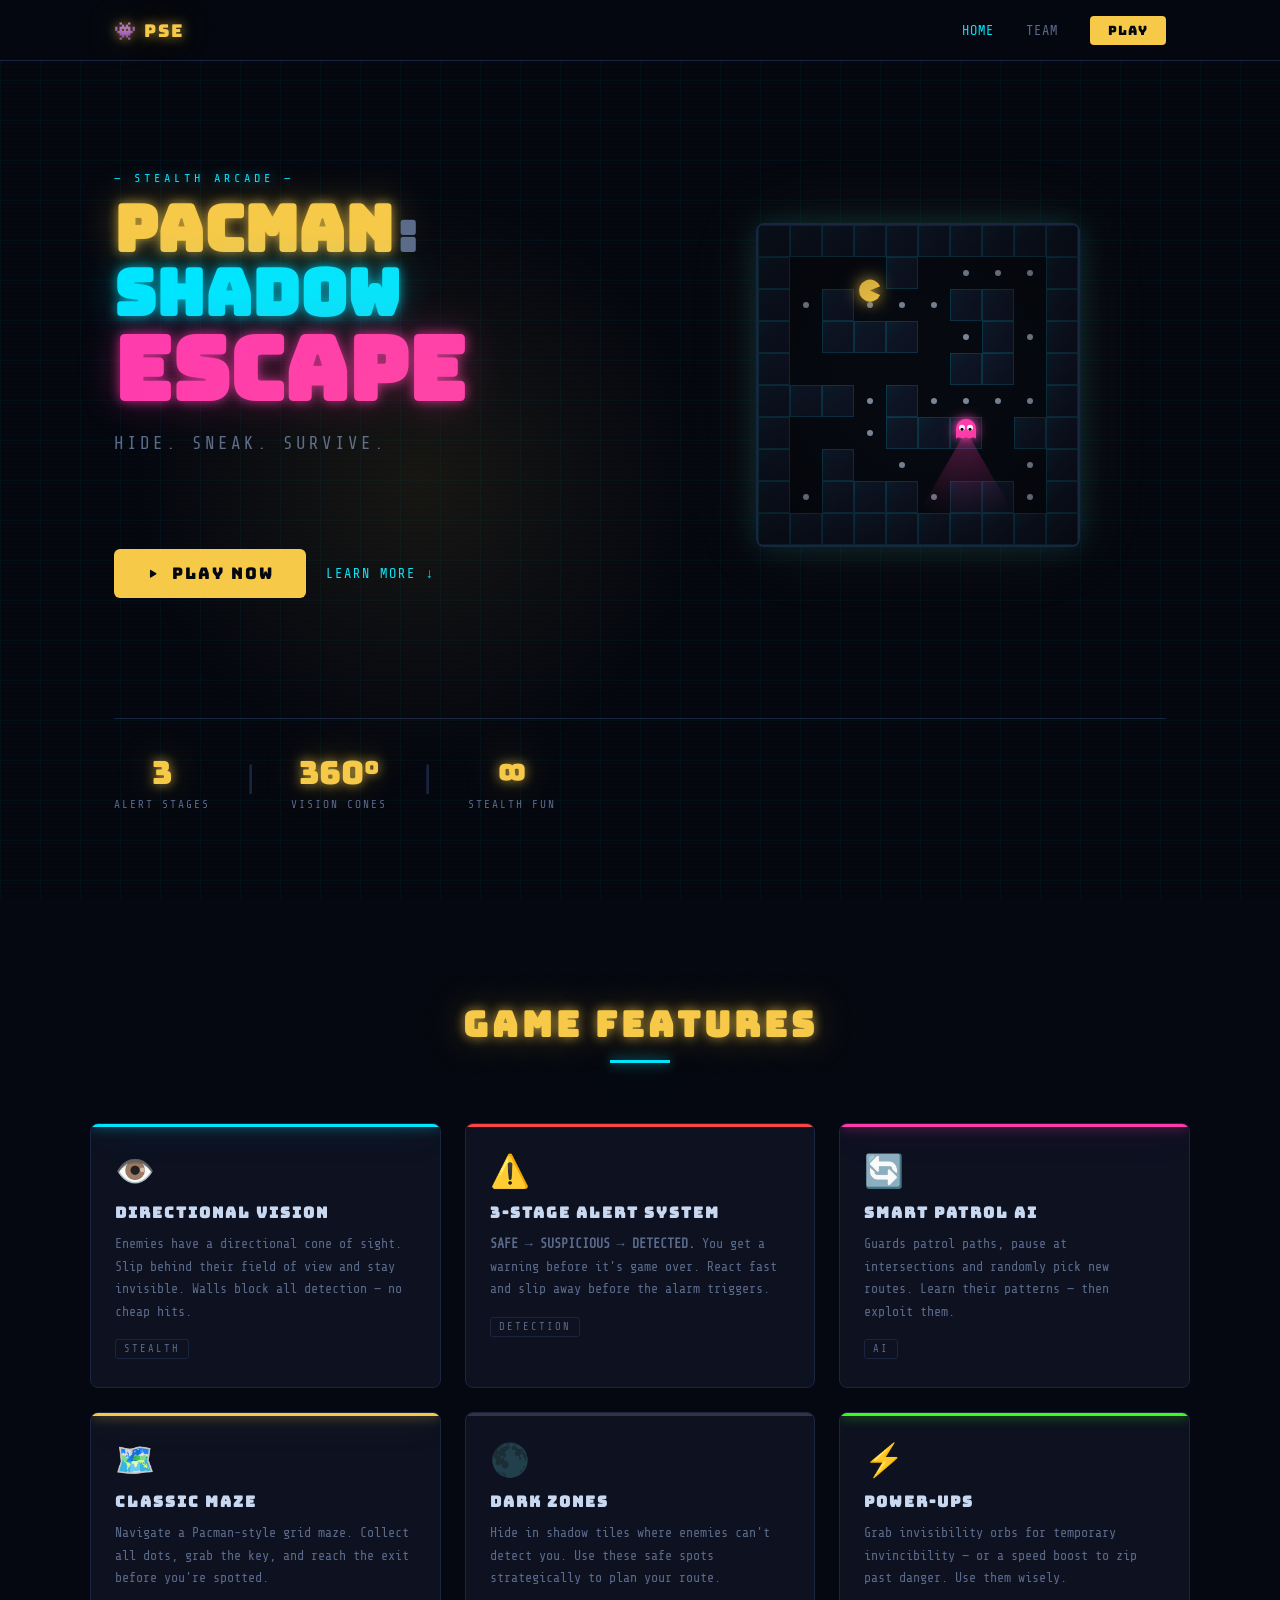
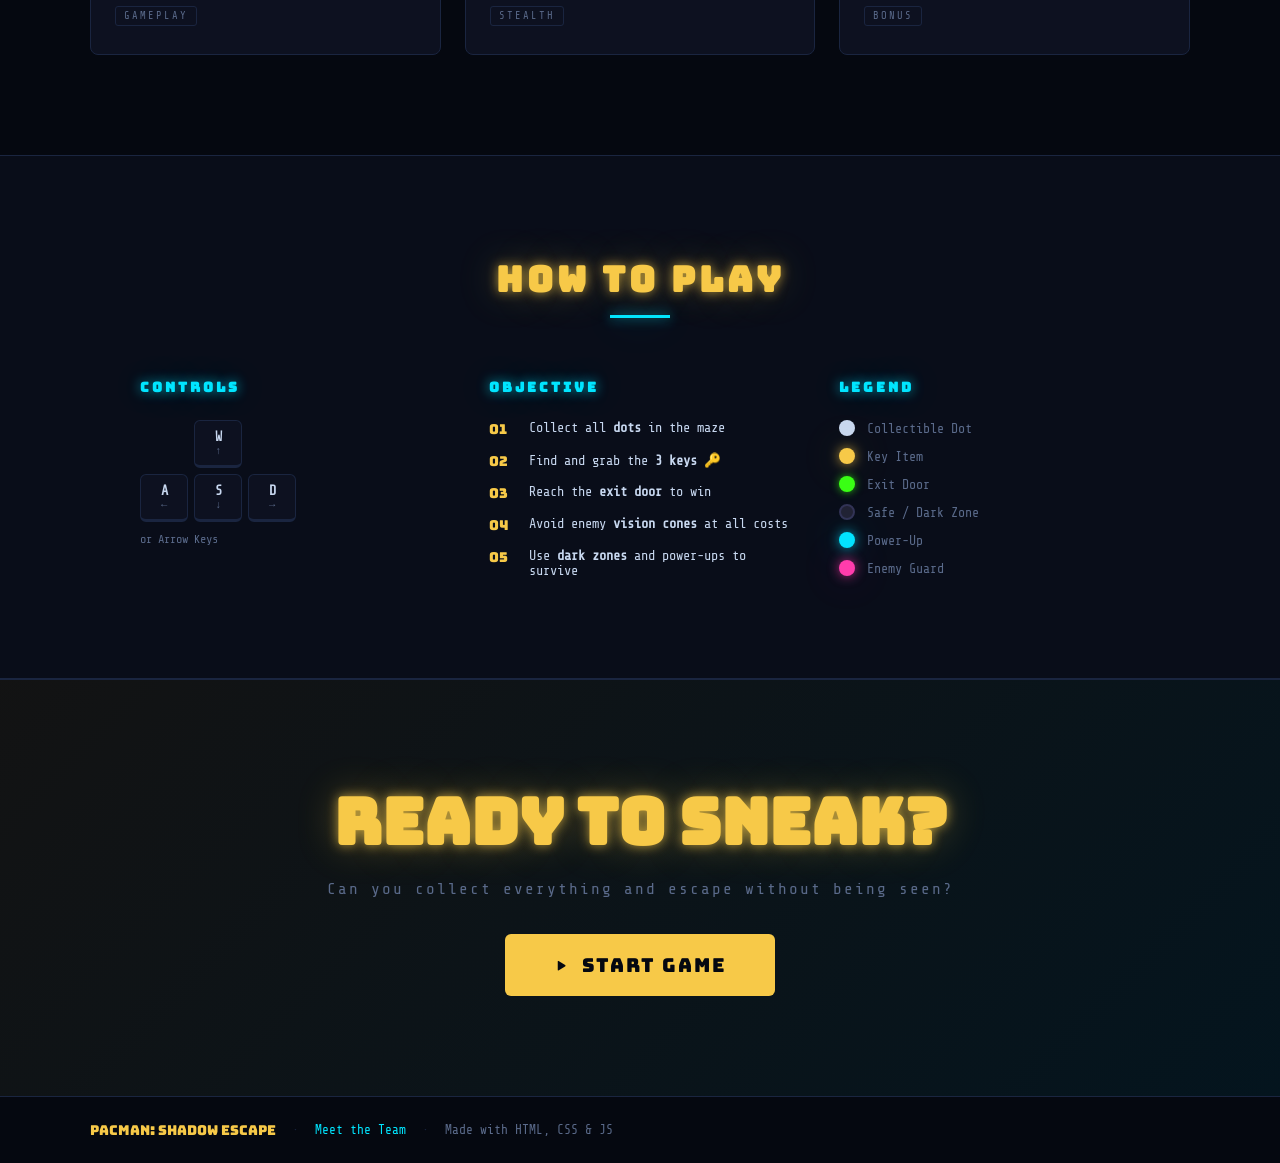
==== index.html @ 890bb85c "Initial commit - Pacman Shadow Escape" ====
<!DOCTYPE html>
<html lang="en">
<head>
  <meta charset="UTF-8" />
  <meta name="viewport" content="width=device-width, initial-scale=1.0" />
  <title>Pacman: Shadow Escape</title>
  <link rel="stylesheet" href="index.css" />
  <link rel="preconnect" href="https://fonts.googleapis.com">
  <link href="https://fonts.googleapis.com/css2?family=Bungee&family=Share+Tech+Mono&display=swap" rel="stylesheet">
</head>
<body>

  <!-- Animated grid background -->
  <div class="bg-grid"></div>
  <div class="scanlines"></div>

  <header class="site-header">
    <nav class="nav">
      <span class="nav-logo">👾 PSE</span>
      <ul class="nav-links">
        <li><a href="index.html" class="active">Home</a></li>
        <li><a href="team.html">Team</a></li>
        <li><a href="game.html" class="nav-play">Play</a></li>
      </ul>
    </nav>
  </header>

  <main>
    <!-- Hero Section -->
    <section class="hero">
      <div class="hero-glow"></div>

      <div class="title-block">
        <div class="title-eyebrow">— STEALTH ARCADE —</div>
        <h1 class="game-title">
          <span class="title-pac">PACMAN</span>
          <span class="title-colon">:</span>
          <span class="title-shadow">SHADOW</span>
          <br>
          <span class="title-escape">ESCAPE</span>
        </h1>
        <p class="hero-tagline">Hide. Sneak. Survive.</p>
      </div>

      <div class="hero-preview">
        <!-- Animated maze preview -->
        <canvas id="previewCanvas" width="320" height="320"></canvas>
      </div>

      <div class="hero-cta">
        <a href="game.html" class="btn-play">
          <span class="btn-icon">▶</span>
          <span>PLAY NOW</span>
        </a>
        <a href="#features" class="btn-learn">LEARN MORE ↓</a>
      </div>

      <div class="hero-stats">
        <div class="stat"><span class="stat-num">3</span><span class="stat-label">Alert Stages</span></div>
        <div class="stat-divider">|</div>
        <div class="stat"><span class="stat-num">360°</span><span class="stat-label">Vision Cones</span></div>
        <div class="stat-divider">|</div>
        <div class="stat"><span class="stat-num">∞</span><span class="stat-label">Stealth Fun</span></div>
      </div>
    </section>

    <!-- Features Section -->
    <section class="features" id="features">
      <h2 class="section-title">GAME FEATURES</h2>
      <div class="features-grid">

        <div class="feature-card card-stealth">
          <div class="card-icon">👁️</div>
          <h3>DIRECTIONAL VISION</h3>
          <p>Enemies have a directional cone of sight. Slip behind their field of view and stay invisible. Walls block all detection — no cheap hits.</p>
          <div class="card-tag">STEALTH</div>
        </div>

        <div class="feature-card card-alert">
          <div class="card-icon">⚠️</div>
          <h3>3-STAGE ALERT SYSTEM</h3>
          <p><strong>SAFE → SUSPICIOUS → DETECTED.</strong> You get a warning before it's game over. React fast and slip away before the alarm triggers.</p>
          <div class="card-tag">DETECTION</div>
        </div>

        <div class="feature-card card-patrol">
          <div class="card-icon">🔄</div>
          <h3>SMART PATROL AI</h3>
          <p>Guards patrol paths, pause at intersections and randomly pick new routes. Learn their patterns — then exploit them.</p>
          <div class="card-tag">AI</div>
        </div>

        <div class="feature-card card-maze">
          <div class="card-icon">🗺️</div>
          <h3>CLASSIC MAZE</h3>
          <p>Navigate a Pacman-style grid maze. Collect all dots, grab the key, and reach the exit before you're spotted.</p>
          <div class="card-tag">GAMEPLAY</div>
        </div>

        <div class="feature-card card-shadow">
          <div class="card-icon">🌑</div>
          <h3>DARK ZONES</h3>
          <p>Hide in shadow tiles where enemies can't detect you. Use these safe spots strategically to plan your route.</p>
          <div class="card-tag">STEALTH</div>
        </div>

        <div class="feature-card card-power">
          <div class="card-icon">⚡</div>
          <h3>POWER-UPS</h3>
          <p>Grab invisibility orbs for temporary invincibility — or a speed boost to zip past danger. Use them wisely.</p>
          <div class="card-tag">BONUS</div>
        </div>

      </div>
    </section>

    <!-- Controls Section -->
    <section class="controls-section" id="controls">
      <h2 class="section-title">HOW TO PLAY</h2>
      <div class="controls-layout">
        <div class="controls-keys">
          <h3>CONTROLS</h3>
          <div class="key-grid">
            <div class="key-row">
              <div class="key-empty"></div>
              <div class="key">W<br><span>↑</span></div>
              <div class="key-empty"></div>
            </div>
            <div class="key-row">
              <div class="key">A<br><span>←</span></div>
              <div class="key">S<br><span>↓</span></div>
              <div class="key">D<br><span>→</span></div>
            </div>
          </div>
          <p class="key-note">or Arrow Keys</p>
        </div>

        <div class="controls-steps">
          <h3>OBJECTIVE</h3>
          <ol class="steps-list">
            <li><span class="step-num">01</span><span>Collect all <strong>dots</strong> in the maze</span></li>
            <li><span class="step-num">02</span><span>Find and grab the <strong>3 keys 🔑</strong></span></li>
            <li><span class="step-num">03</span><span>Reach the <strong>exit door</strong> to win</span></li>
            <li><span class="step-num">04</span><span>Avoid enemy <strong>vision cones</strong> at all costs</span></li>
            <li><span class="step-num">05</span><span>Use <strong>dark zones</strong> and power-ups to survive</span></li>
          </ol>
        </div>

        <div class="controls-legend">
          <h3>LEGEND</h3>
          <div class="legend-items">
            <div class="legend-item"><span class="legend-dot dot-collect"></span>Collectible Dot</div>
            <div class="legend-item"><span class="legend-dot dot-key"></span>Key Item</div>
            <div class="legend-item"><span class="legend-dot dot-exit"></span>Exit Door</div>
            <div class="legend-item"><span class="legend-dot dot-safe"></span>Safe / Dark Zone</div>
            <div class="legend-item"><span class="legend-dot dot-power"></span>Power-Up</div>
            <div class="legend-item"><span class="legend-dot dot-enemy"></span>Enemy Guard</div>
          </div>
        </div>
      </div>
    </section>

    <!-- CTA Banner -->
    <section class="cta-banner">
      <div class="cta-content">
        <h2>READY TO SNEAK?</h2>
        <p>Can you collect everything and escape without being seen?</p>
        <a href="game.html" class="btn-play btn-play-large">
          <span class="btn-icon">▶</span>
          <span>START GAME</span>
        </a>
      </div>
      <div class="cta-dots-anim"></div>
    </section>
  </main>

  <footer class="site-footer">
    <div class="footer-inner">
      <span class="footer-logo">PACMAN: SHADOW ESCAPE</span>
      <span class="footer-sep">·</span>
      <a href="team.html">Meet the Team</a>
      <span class="footer-sep">·</span>
      <span>Made with HTML, CSS & JS</span>
    </div>
  </footer>

  <script src="index.js"></script>
</body>
</html>
---- index.css ----
/* ============================================================
   PACMAN: SHADOW ESCAPE — Landing Page Styles
   Font: Bungee (titles) + Share Tech Mono (body/code)
   Theme: Neon-noir arcade cabinet
   ============================================================ */

:root {
  --col-bg: #050810;
  --col-surface: #0d1120;
  --col-border: #1a2540;
  --col-yellow: #f7c948;
  --col-cyan: #00e5ff;
  --col-magenta: #ff3cac;
  --col-green: #39ff14;
  --col-red: #ff4444;
  --col-text: #c8d8f0;
  --col-muted: #5a6a8a;
  --font-title: 'Bungee', cursive;
  --font-mono: 'Share Tech Mono', monospace;
  --glow-yellow: 0 0 12px rgba(247,201,72,0.7), 0 0 40px rgba(247,201,72,0.3);
  --glow-cyan: 0 0 12px rgba(0,229,255,0.7), 0 0 40px rgba(0,229,255,0.3);
  --glow-magenta: 0 0 12px rgba(255,60,172,0.7), 0 0 40px rgba(255,60,172,0.3);
}

*, *::before, *::after { box-sizing: border-box; margin: 0; padding: 0; }

html { scroll-behavior: smooth; }

body {
  background: var(--col-bg);
  color: var(--col-text);
  font-family: var(--font-mono);
  min-height: 100vh;
  overflow-x: hidden;
  position: relative;
}

/* ---- BACKGROUND ---- */
.bg-grid {
  position: fixed; inset: 0; z-index: 0;
  background-image:
    linear-gradient(rgba(0,229,255,0.04) 1px, transparent 1px),
    linear-gradient(90deg, rgba(0,229,255,0.04) 1px, transparent 1px);
  background-size: 40px 40px;
  pointer-events: none;
}
.scanlines {
  position: fixed; inset: 0; z-index: 0;
  background: repeating-linear-gradient(
    0deg, transparent, transparent 2px,
    rgba(0,0,0,0.08) 2px, rgba(0,0,0,0.08) 4px
  );
  pointer-events: none;
}

/* ---- NAV ---- */
.site-header {
  position: sticky; top: 0; z-index: 100;
  background: rgba(5,8,16,0.85);
  backdrop-filter: blur(12px);
  border-bottom: 1px solid var(--col-border);
}
.nav {
  max-width: 1100px; margin: 0 auto;
  padding: 0 24px;
  display: flex; align-items: center; justify-content: space-between;
  height: 60px;
}
.nav-logo {
  font-family: var(--font-title);
  color: var(--col-yellow);
  font-size: 1.1rem;
  letter-spacing: 2px;
  text-shadow: var(--glow-yellow);
}
.nav-links {
  list-style: none;
  display: flex; gap: 32px; align-items: center;
}
.nav-links a {
  color: var(--col-muted);
  text-decoration: none;
  font-size: 0.85rem;
  letter-spacing: 1px;
  text-transform: uppercase;
  transition: color 0.2s;
}
.nav-links a:hover, .nav-links a.active { color: var(--col-cyan); }
.nav-play {
  background: var(--col-yellow) !important;
  color: var(--col-bg) !important;
  padding: 6px 18px !important;
  border-radius: 4px;
  font-family: var(--font-title) !important;
  font-size: 0.8rem !important;
  transition: box-shadow 0.2s !important;
}
.nav-play:hover { box-shadow: var(--glow-yellow) !important; }

/* ---- HERO ---- */
.hero {
  position: relative; z-index: 1;
  min-height: calc(100vh - 60px);
  display: grid;
  grid-template-columns: 1fr 1fr;
  grid-template-rows: auto auto auto;
  gap: 0 60px;
  align-items: center;
  max-width: 1100px; margin: 0 auto;
  padding: 80px 24px 60px;
}
.hero-glow {
  position: absolute;
  width: 600px; height: 600px;
  background: radial-gradient(circle, rgba(247,201,72,0.08) 0%, transparent 70%);
  top: 50%; left: 30%;
  transform: translate(-50%, -50%);
  pointer-events: none;
}
.title-block { grid-column: 1; grid-row: 1; }
.title-eyebrow {
  font-size: 0.75rem;
  letter-spacing: 4px;
  color: var(--col-cyan);
  margin-bottom: 12px;
  text-shadow: var(--glow-cyan);
}
.game-title {
  font-family: var(--font-title);
  line-height: 1.0;
  margin-bottom: 20px;
}
.title-pac   { font-size: clamp(2.5rem, 5vw, 4rem); color: var(--col-yellow); text-shadow: var(--glow-yellow); }
.title-colon { font-size: clamp(2rem, 4vw, 3rem); color: var(--col-muted); }
.title-shadow{ font-size: clamp(2.5rem, 5vw, 4rem); color: var(--col-cyan); text-shadow: var(--glow-cyan); }
.title-escape{ font-size: clamp(3rem, 7vw, 5.5rem); color: var(--col-magenta); text-shadow: var(--glow-magenta); display: block; }

.hero-tagline {
  font-size: 1.1rem;
  letter-spacing: 3px;
  color: var(--col-muted);
  text-transform: uppercase;
}

.hero-preview {
  grid-column: 2; grid-row: 1 / 3;
  display: flex; justify-content: center; align-items: center;
}
#previewCanvas {
  border: 2px solid var(--col-border);
  border-radius: 8px;
  box-shadow: 0 0 30px rgba(0,229,255,0.15), 0 0 80px rgba(247,201,72,0.08);
  image-rendering: pixelated;
  max-width: 100%;
}

.hero-cta {
  grid-column: 1; grid-row: 2;
  display: flex; gap: 20px; align-items: center;
  margin-top: 36px;
}

.btn-play {
  display: inline-flex; align-items: center; gap: 10px;
  background: var(--col-yellow);
  color: var(--col-bg);
  text-decoration: none;
  font-family: var(--font-title);
  font-size: 1rem;
  letter-spacing: 2px;
  padding: 14px 32px;
  border-radius: 6px;
  transition: box-shadow 0.2s, transform 0.15s;
  position: relative;
}
.btn-play:hover {
  box-shadow: var(--glow-yellow);
  transform: translateY(-2px);
}
.btn-play-large { font-size: 1.2rem; padding: 18px 48px; }
.btn-icon { font-size: 0.9em; }

.btn-learn {
  color: var(--col-cyan);
  text-decoration: none;
  font-size: 0.85rem;
  letter-spacing: 2px;
  transition: text-shadow 0.2s;
}
.btn-learn:hover { text-shadow: var(--glow-cyan); }

.hero-stats {
  grid-column: 1 / 3; grid-row: 3;
  display: flex; align-items: center; gap: 32px;
  margin-top: 60px;
  padding-top: 32px;
  border-top: 1px solid var(--col-border);
}
.stat { display: flex; flex-direction: column; align-items: center; gap: 4px; }
.stat-num {
  font-family: var(--font-title); font-size: 2rem;
  color: var(--col-yellow); text-shadow: var(--glow-yellow);
}
.stat-label { font-size: 0.7rem; color: var(--col-muted); letter-spacing: 2px; text-transform: uppercase; }
.stat-divider { color: var(--col-border); font-size: 2rem; }

/* ---- SECTIONS ---- */
.features, .controls-section { position: relative; z-index: 1; padding: 100px 24px; }
.section-title {
  font-family: var(--font-title);
  font-size: clamp(1.5rem, 3vw, 2.2rem);
  text-align: center;
  color: var(--col-yellow);
  letter-spacing: 4px;
  margin-bottom: 60px;
  text-shadow: var(--glow-yellow);
}
.section-title::after {
  content: '';
  display: block;
  width: 60px; height: 3px;
  background: var(--col-cyan);
  margin: 12px auto 0;
  box-shadow: var(--glow-cyan);
}

/* ---- FEATURES GRID ---- */
.features-grid {
  display: grid;
  grid-template-columns: repeat(auto-fit, minmax(300px, 1fr));
  gap: 24px;
  max-width: 1100px; margin: 0 auto;
}
.feature-card {
  background: var(--col-surface);
  border: 1px solid var(--col-border);
  border-radius: 8px;
  padding: 28px 24px;
  position: relative;
  transition: border-color 0.3s, transform 0.2s, box-shadow 0.3s;
  overflow: hidden;
}
.feature-card::before {
  content: '';
  position: absolute; top: 0; left: 0; right: 0; height: 3px;
  border-radius: 8px 8px 0 0;
}
.card-stealth::before  { background: var(--col-cyan); box-shadow: var(--glow-cyan); }
.card-alert::before    { background: var(--col-red); }
.card-patrol::before   { background: var(--col-magenta); box-shadow: var(--glow-magenta); }
.card-maze::before     { background: var(--col-yellow); box-shadow: var(--glow-yellow); }
.card-shadow::before   { background: #334; }
.card-power::before    { background: var(--col-green); box-shadow: 0 0 12px rgba(57,255,20,0.7); }

.feature-card:hover {
  transform: translateY(-4px);
  border-color: rgba(0,229,255,0.3);
  box-shadow: 0 8px 32px rgba(0,229,255,0.08);
}
.card-icon { font-size: 2rem; margin-bottom: 12px; }
.feature-card h3 {
  font-family: var(--font-title);
  font-size: 0.95rem;
  color: var(--col-text);
  letter-spacing: 2px;
  margin-bottom: 10px;
}
.feature-card p { font-size: 0.83rem; color: var(--col-muted); line-height: 1.7; }
.card-tag {
  display: inline-block; margin-top: 16px;
  font-size: 0.65rem; letter-spacing: 2px;
  padding: 3px 8px;
  border: 1px solid var(--col-border);
  color: var(--col-muted);
  border-radius: 3px;
}

/* ---- CONTROLS ---- */
.controls-section { background: rgba(13,17,32,0.6); border-top: 1px solid var(--col-border); border-bottom: 1px solid var(--col-border); }
.controls-layout {
  display: grid;
  grid-template-columns: repeat(auto-fit, minmax(250px, 1fr));
  gap: 48px;
  max-width: 1000px; margin: 0 auto;
}
.controls-keys h3, .controls-steps h3, .controls-legend h3 {
  font-family: var(--font-title);
  font-size: 0.85rem; letter-spacing: 3px;
  color: var(--col-cyan); margin-bottom: 24px;
  text-shadow: var(--glow-cyan);
}
.key-grid { display: flex; flex-direction: column; gap: 6px; align-items: flex-start; }
.key-row { display: flex; gap: 6px; }
.key {
  width: 48px; height: 48px;
  background: var(--col-surface);
  border: 1px solid var(--col-border);
  border-bottom: 3px solid var(--col-border);
  border-radius: 6px;
  display: flex; flex-direction: column; align-items: center; justify-content: center;
  font-size: 0.85rem; font-weight: bold; line-height: 1.2;
  color: var(--col-text);
}
.key span { font-size: 0.65rem; color: var(--col-muted); }
.key-empty { width: 48px; height: 48px; }
.key-note { font-size: 0.75rem; color: var(--col-muted); margin-top: 10px; }

.steps-list { list-style: none; display: flex; flex-direction: column; gap: 14px; }
.steps-list li { display: flex; align-items: flex-start; gap: 12px; font-size: 0.85rem; }
.step-num { color: var(--col-yellow); font-family: var(--font-title); min-width: 28px; }
.steps-list strong { color: var(--col-text); }

.legend-items { display: flex; flex-direction: column; gap: 12px; }
.legend-item { display: flex; align-items: center; gap: 12px; font-size: 0.83rem; color: var(--col-muted); }
.legend-dot {
  width: 16px; height: 16px; border-radius: 50%;
  flex-shrink: 0; border: 2px solid transparent;
}
.dot-collect { background: var(--col-text); }
.dot-key     { background: var(--col-yellow); box-shadow: var(--glow-yellow); }
.dot-exit    { background: var(--col-green); box-shadow: 0 0 8px rgba(57,255,20,0.7); }
.dot-safe    { background: #223; border-color: #335; }
.dot-power   { background: var(--col-cyan); box-shadow: var(--glow-cyan); }
.dot-enemy   { background: var(--col-magenta); box-shadow: var(--glow-magenta); }

/* ---- CTA BANNER ---- */
.cta-banner {
  position: relative; z-index: 1;
  background: linear-gradient(135deg, rgba(247,201,72,0.06) 0%, rgba(0,229,255,0.06) 100%);
  border-top: 1px solid var(--col-border);
  padding: 100px 24px;
  text-align: center;
  overflow: hidden;
}
.cta-content { position: relative; z-index: 2; }
.cta-banner h2 {
  font-family: var(--font-title);
  font-size: clamp(2rem, 5vw, 4rem);
  color: var(--col-yellow);
  text-shadow: var(--glow-yellow);
  margin-bottom: 16px;
}
.cta-banner p { color: var(--col-muted); margin-bottom: 36px; font-size: 1rem; letter-spacing: 2px; }

/* ---- FOOTER ---- */
.site-footer {
  position: relative; z-index: 1;
  border-top: 1px solid var(--col-border);
  padding: 24px;
}
.footer-inner {
  max-width: 1100px; margin: 0 auto;
  display: flex; align-items: center; gap: 16px;
  font-size: 0.8rem; color: var(--col-muted);
}
.footer-logo { font-family: var(--font-title); color: var(--col-yellow); font-size: 0.85rem; }
.footer-sep { color: var(--col-border); }
.footer-inner a { color: var(--col-cyan); text-decoration: none; }
.footer-inner a:hover { text-shadow: var(--glow-cyan); }

/* ---- RESPONSIVE ---- */
@media (max-width: 768px) {
  .hero {
    grid-template-columns: 1fr;
    grid-template-rows: auto;
    padding: 40px 20px;
    gap: 32px;
  }
  .hero-preview { grid-column: 1; grid-row: 2; }
  .hero-cta { grid-column: 1; grid-row: 3; flex-direction: column; align-items: flex-start; }
  .hero-stats { grid-column: 1; grid-row: 4; flex-wrap: wrap; }
  .hero-glow { left: 50%; }
}
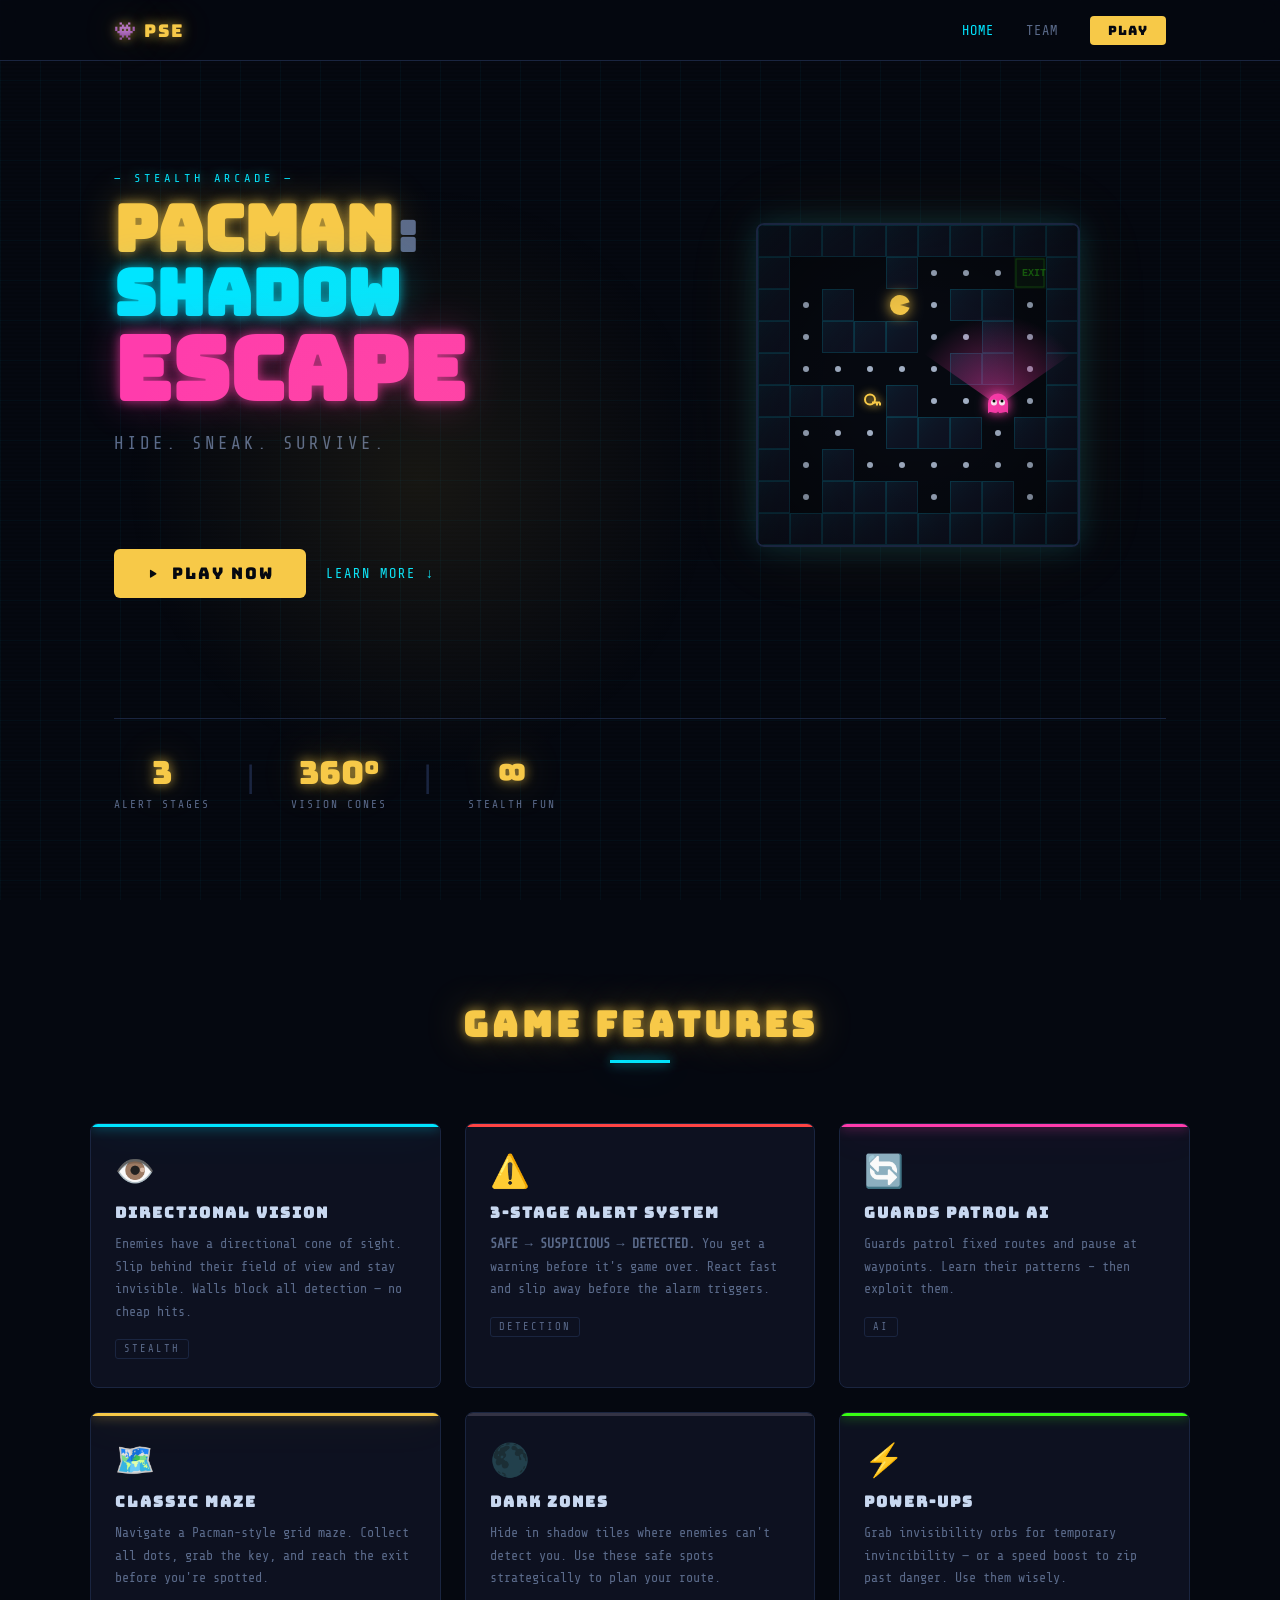
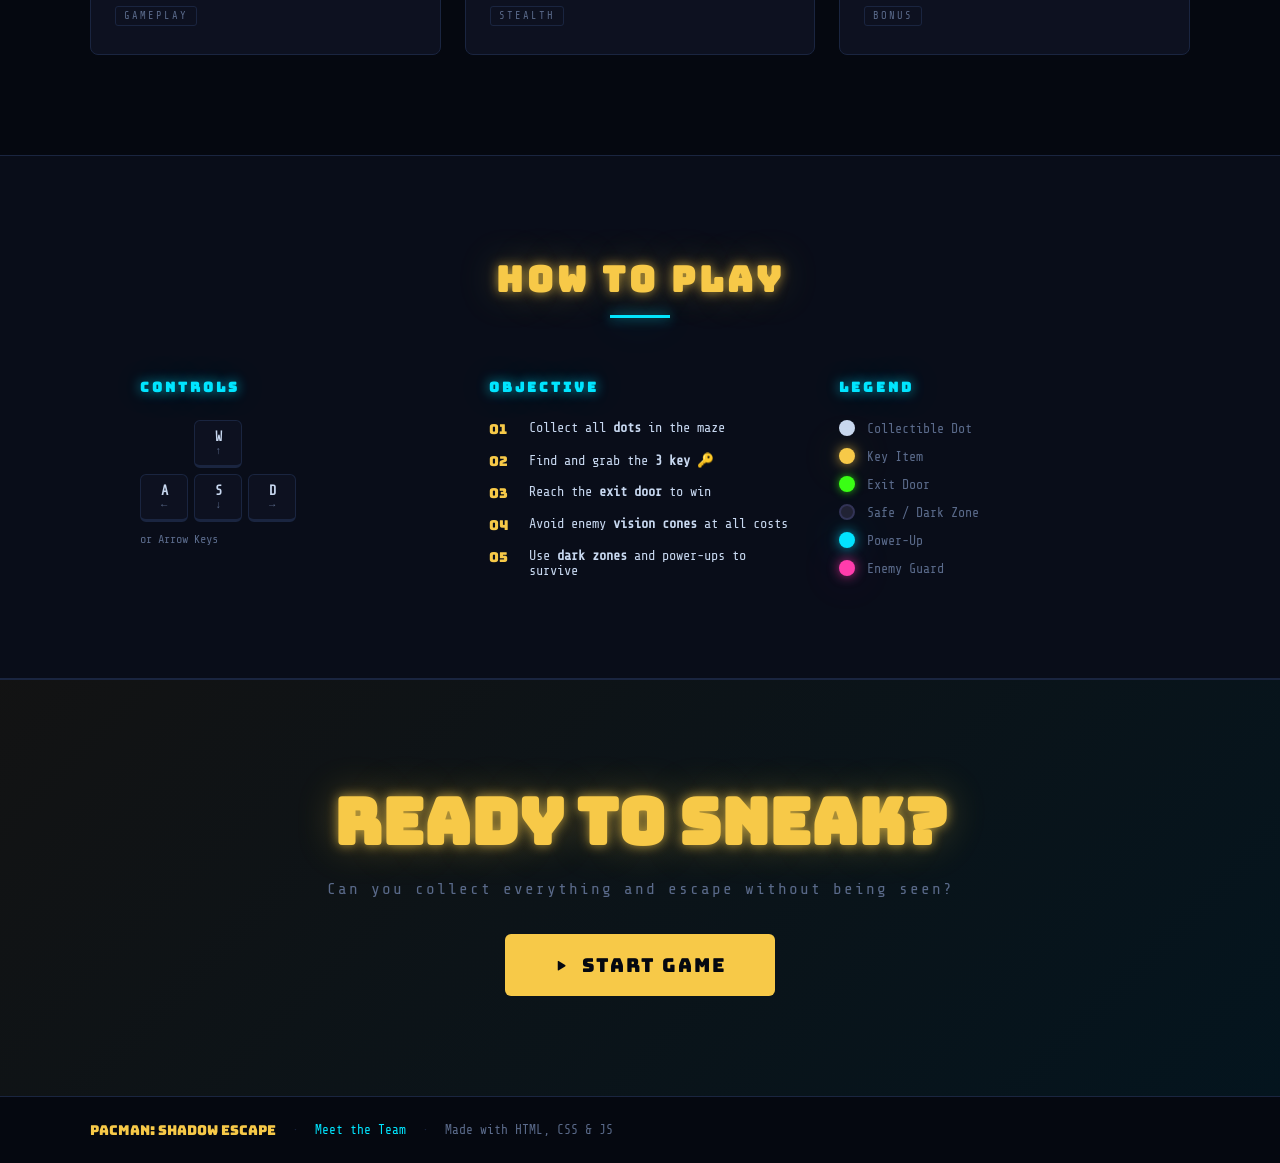
==== commit eb3e9435: "Updated Pacman Shadow Escape" ====
--- a/index.html
+++ b/index.html
@@ -85,8 +85,8 @@
 
         <div class="feature-card card-patrol">
           <div class="card-icon">🔄</div>
-          <h3>SMART PATROL AI</h3>
-          <p>Guards patrol paths, pause at intersections and randomly pick new routes. Learn their patterns — then exploit them.</p>
+          <h3>GUARDS PATROL AI</h3>
+          <p>Guards patrol fixed routes and pause at waypoints. Learn their patterns – then exploit them.</p>
           <div class="card-tag">AI</div>
         </div>
 
@@ -139,7 +139,7 @@
           <h3>OBJECTIVE</h3>
           <ol class="steps-list">
             <li><span class="step-num">01</span><span>Collect all <strong>dots</strong> in the maze</span></li>
-            <li><span class="step-num">02</span><span>Find and grab the <strong>3 keys 🔑</strong></span></li>
+            <li><span class="step-num">02</span><span>Find and grab the <strong>3 key 🔑</strong></span></li>
             <li><span class="step-num">03</span><span>Reach the <strong>exit door</strong> to win</span></li>
             <li><span class="step-num">04</span><span>Avoid enemy <strong>vision cones</strong> at all costs</span></li>
             <li><span class="step-num">05</span><span>Use <strong>dark zones</strong> and power-ups to survive</span></li>
--- a/index.css
+++ b/index.css
@@ -371,3 +371,376 @@
   .hero-stats { grid-column: 1; grid-row: 4; flex-wrap: wrap; }
   .hero-glow { left: 50%; }
 }
+/* ============================================================
+   PACMAN: SHADOW ESCAPE — Landing Page Styles
+   Font: Bungee (titles) + Share Tech Mono (body/code)
+   Theme: Neon-noir arcade cabinet
+   ============================================================ */
+
+:root {
+  --col-bg: #050810;
+  --col-surface: #0d1120;
+  --col-border: #1a2540;
+  --col-yellow: #f7c948;
+  --col-cyan: #00e5ff;
+  --col-magenta: #ff3cac;
+  --col-green: #39ff14;
+  --col-red: #ff4444;
+  --col-text: #c8d8f0;
+  --col-muted: #5a6a8a;
+  --font-title: 'Bungee', cursive;
+  --font-mono: 'Share Tech Mono', monospace;
+  --glow-yellow: 0 0 12px rgba(247,201,72,0.7), 0 0 40px rgba(247,201,72,0.3);
+  --glow-cyan: 0 0 12px rgba(0,229,255,0.7), 0 0 40px rgba(0,229,255,0.3);
+  --glow-magenta: 0 0 12px rgba(255,60,172,0.7), 0 0 40px rgba(255,60,172,0.3);
+}
+
+*, *::before, *::after { box-sizing: border-box; margin: 0; padding: 0; }
+
+html { scroll-behavior: smooth; }
+
+body {
+  background: var(--col-bg);
+  color: var(--col-text);
+  font-family: var(--font-mono);
+  min-height: 100vh;
+  overflow-x: hidden;
+  position: relative;
+}
+
+/* ---- BACKGROUND ---- */
+.bg-grid {
+  position: fixed; inset: 0; z-index: 0;
+  background-image:
+    linear-gradient(rgba(0,229,255,0.04) 1px, transparent 1px),
+    linear-gradient(90deg, rgba(0,229,255,0.04) 1px, transparent 1px);
+  background-size: 40px 40px;
+  pointer-events: none;
+}
+.scanlines {
+  position: fixed; inset: 0; z-index: 0;
+  background: repeating-linear-gradient(
+    0deg, transparent, transparent 2px,
+    rgba(0,0,0,0.08) 2px, rgba(0,0,0,0.08) 4px
+  );
+  pointer-events: none;
+}
+
+/* ---- NAV ---- */
+.site-header {
+  position: sticky; top: 0; z-index: 100;
+  background: rgba(5,8,16,0.85);
+  backdrop-filter: blur(12px);
+  border-bottom: 1px solid var(--col-border);
+}
+.nav {
+  max-width: 1100px; margin: 0 auto;
+  padding: 0 24px;
+  display: flex; align-items: center; justify-content: space-between;
+  height: 60px;
+}
+.nav-logo {
+  font-family: var(--font-title);
+  color: var(--col-yellow);
+  font-size: 1.1rem;
+  letter-spacing: 2px;
+  text-shadow: var(--glow-yellow);
+}
+.nav-links {
+  list-style: none;
+  display: flex; gap: 32px; align-items: center;
+}
+.nav-links a {
+  color: var(--col-muted);
+  text-decoration: none;
+  font-size: 0.85rem;
+  letter-spacing: 1px;
+  text-transform: uppercase;
+  transition: color 0.2s;
+}
+.nav-links a:hover, .nav-links a.active { color: var(--col-cyan); }
+.nav-play {
+  background: var(--col-yellow) !important;
+  color: var(--col-bg) !important;
+  padding: 6px 18px !important;
+  border-radius: 4px;
+  font-family: var(--font-title) !important;
+  font-size: 0.8rem !important;
+  transition: box-shadow 0.2s !important;
+}
+.nav-play:hover { box-shadow: var(--glow-yellow) !important; }
+
+/* ---- HERO ---- */
+.hero {
+  position: relative; z-index: 1;
+  min-height: calc(100vh - 60px);
+  display: grid;
+  grid-template-columns: 1fr 1fr;
+  grid-template-rows: auto auto auto;
+  gap: 0 60px;
+  align-items: center;
+  max-width: 1100px; margin: 0 auto;
+  padding: 80px 24px 60px;
+}
+.hero-glow {
+  position: absolute;
+  width: 600px; height: 600px;
+  background: radial-gradient(circle, rgba(247,201,72,0.08) 0%, transparent 70%);
+  top: 50%; left: 30%;
+  transform: translate(-50%, -50%);
+  pointer-events: none;
+}
+.title-block { grid-column: 1; grid-row: 1; }
+.title-eyebrow {
+  font-size: 0.75rem;
+  letter-spacing: 4px;
+  color: var(--col-cyan);
+  margin-bottom: 12px;
+  text-shadow: var(--glow-cyan);
+}
+.game-title {
+  font-family: var(--font-title);
+  line-height: 1.0;
+  margin-bottom: 20px;
+}
+.title-pac   { font-size: clamp(2.5rem, 5vw, 4rem); color: var(--col-yellow); text-shadow: var(--glow-yellow); }
+.title-colon { font-size: clamp(2rem, 4vw, 3rem); color: var(--col-muted); }
+.title-shadow{ font-size: clamp(2.5rem, 5vw, 4rem); color: var(--col-cyan); text-shadow: var(--glow-cyan); }
+.title-escape{ font-size: clamp(3rem, 7vw, 5.5rem); color: var(--col-magenta); text-shadow: var(--glow-magenta); display: block; }
+
+.hero-tagline {
+  font-size: 1.1rem;
+  letter-spacing: 3px;
+  color: var(--col-muted);
+  text-transform: uppercase;
+}
+
+.hero-preview {
+  grid-column: 2; grid-row: 1 / 3;
+  display: flex; justify-content: center; align-items: center;
+}
+#previewCanvas {
+  border: 2px solid var(--col-border);
+  border-radius: 8px;
+  box-shadow: 0 0 30px rgba(0,229,255,0.15), 0 0 80px rgba(247,201,72,0.08);
+  image-rendering: pixelated;
+  max-width: 100%;
+}
+
+.hero-cta {
+  grid-column: 1; grid-row: 2;
+  display: flex; gap: 20px; align-items: center;
+  margin-top: 36px;
+}
+
+.btn-play {
+  display: inline-flex; align-items: center; gap: 10px;
+  background: var(--col-yellow);
+  color: var(--col-bg);
+  text-decoration: none;
+  font-family: var(--font-title);
+  font-size: 1rem;
+  letter-spacing: 2px;
+  padding: 14px 32px;
+  border-radius: 6px;
+  transition: box-shadow 0.2s, transform 0.15s;
+  position: relative;
+}
+.btn-play:hover {
+  box-shadow: var(--glow-yellow);
+  transform: translateY(-2px);
+}
+.btn-play-large { font-size: 1.2rem; padding: 18px 48px; }
+.btn-icon { font-size: 0.9em; }
+
+.btn-learn {
+  color: var(--col-cyan);
+  text-decoration: none;
+  font-size: 0.85rem;
+  letter-spacing: 2px;
+  transition: text-shadow 0.2s;
+}
+.btn-learn:hover { text-shadow: var(--glow-cyan); }
+
+.hero-stats {
+  grid-column: 1 / 3; grid-row: 3;
+  display: flex; align-items: center; gap: 32px;
+  margin-top: 60px;
+  padding-top: 32px;
+  border-top: 1px solid var(--col-border);
+}
+.stat { display: flex; flex-direction: column; align-items: center; gap: 4px; }
+.stat-num {
+  font-family: var(--font-title); font-size: 2rem;
+  color: var(--col-yellow); text-shadow: var(--glow-yellow);
+}
+.stat-label { font-size: 0.7rem; color: var(--col-muted); letter-spacing: 2px; text-transform: uppercase; }
+.stat-divider { color: var(--col-border); font-size: 2rem; }
+
+/* ---- SECTIONS ---- */
+.features, .controls-section { position: relative; z-index: 1; padding: 100px 24px; }
+.section-title {
+  font-family: var(--font-title);
+  font-size: clamp(1.5rem, 3vw, 2.2rem);
+  text-align: center;
+  color: var(--col-yellow);
+  letter-spacing: 4px;
+  margin-bottom: 60px;
+  text-shadow: var(--glow-yellow);
+}
+.section-title::after {
+  content: '';
+  display: block;
+  width: 60px; height: 3px;
+  background: var(--col-cyan);
+  margin: 12px auto 0;
+  box-shadow: var(--glow-cyan);
+}
+
+/* ---- FEATURES GRID ---- */
+.features-grid {
+  display: grid;
+  grid-template-columns: repeat(auto-fit, minmax(300px, 1fr));
+  gap: 24px;
+  max-width: 1100px; margin: 0 auto;
+}
+.feature-card {
+  background: var(--col-surface);
+  border: 1px solid var(--col-border);
+  border-radius: 8px;
+  padding: 28px 24px;
+  position: relative;
+  transition: border-color 0.3s, transform 0.2s, box-shadow 0.3s;
+  overflow: hidden;
+}
+.feature-card::before {
+  content: '';
+  position: absolute; top: 0; left: 0; right: 0; height: 3px;
+  border-radius: 8px 8px 0 0;
+}
+.card-stealth::before  { background: var(--col-cyan); box-shadow: var(--glow-cyan); }
+.card-alert::before    { background: var(--col-red); }
+.card-patrol::before   { background: var(--col-magenta); box-shadow: var(--glow-magenta); }
+.card-maze::before     { background: var(--col-yellow); box-shadow: var(--glow-yellow); }
+.card-shadow::before   { background: #334; }
+.card-power::before    { background: var(--col-green); box-shadow: 0 0 12px rgba(57,255,20,0.7); }
+
+.feature-card:hover {
+  transform: translateY(-4px);
+  border-color: rgba(0,229,255,0.3);
+  box-shadow: 0 8px 32px rgba(0,229,255,0.08);
+}
+.card-icon { font-size: 2rem; margin-bottom: 12px; }
+.feature-card h3 {
+  font-family: var(--font-title);
+  font-size: 0.95rem;
+  color: var(--col-text);
+  letter-spacing: 2px;
+  margin-bottom: 10px;
+}
+.feature-card p { font-size: 0.83rem; color: var(--col-muted); line-height: 1.7; }
+.card-tag {
+  display: inline-block; margin-top: 16px;
+  font-size: 0.65rem; letter-spacing: 2px;
+  padding: 3px 8px;
+  border: 1px solid var(--col-border);
+  color: var(--col-muted);
+  border-radius: 3px;
+}
+
+/* ---- CONTROLS ---- */
+.controls-section { background: rgba(13,17,32,0.6); border-top: 1px solid var(--col-border); border-bottom: 1px solid var(--col-border); }
+.controls-layout {
+  display: grid;
+  grid-template-columns: repeat(auto-fit, minmax(250px, 1fr));
+  gap: 48px;
+  max-width: 1000px; margin: 0 auto;
+}
+.controls-keys h3, .controls-steps h3, .controls-legend h3 {
+  font-family: var(--font-title);
+  font-size: 0.85rem; letter-spacing: 3px;
+  color: var(--col-cyan); margin-bottom: 24px;
+  text-shadow: var(--glow-cyan);
+}
+.key-grid { display: flex; flex-direction: column; gap: 6px; align-items: flex-start; }
+.key-row { display: flex; gap: 6px; }
+.key {
+  width: 48px; height: 48px;
+  background: var(--col-surface);
+  border: 1px solid var(--col-border);
+  border-bottom: 3px solid var(--col-border);
+  border-radius: 6px;
+  display: flex; flex-direction: column; align-items: center; justify-content: center;
+  font-size: 0.85rem; font-weight: bold; line-height: 1.2;
+  color: var(--col-text);
+}
+.key span { font-size: 0.65rem; color: var(--col-muted); }
+.key-empty { width: 48px; height: 48px; }
+.key-note { font-size: 0.75rem; color: var(--col-muted); margin-top: 10px; }
+
+.steps-list { list-style: none; display: flex; flex-direction: column; gap: 14px; }
+.steps-list li { display: flex; align-items: flex-start; gap: 12px; font-size: 0.85rem; }
+.step-num { color: var(--col-yellow); font-family: var(--font-title); min-width: 28px; }
+.steps-list strong { color: var(--col-text); }
+
+.legend-items { display: flex; flex-direction: column; gap: 12px; }
+.legend-item { display: flex; align-items: center; gap: 12px; font-size: 0.83rem; color: var(--col-muted); }
+.legend-dot {
+  width: 16px; height: 16px; border-radius: 50%;
+  flex-shrink: 0; border: 2px solid transparent;
+}
+.dot-collect { background: var(--col-text); }
+.dot-key     { background: var(--col-yellow); box-shadow: var(--glow-yellow); }
+.dot-exit    { background: var(--col-green); box-shadow: 0 0 8px rgba(57,255,20,0.7); }
+.dot-safe    { background: #223; border-color: #335; }
+.dot-power   { background: var(--col-cyan); box-shadow: var(--glow-cyan); }
+.dot-enemy   { background: var(--col-magenta); box-shadow: var(--glow-magenta); }
+
+/* ---- CTA BANNER ---- */
+.cta-banner {
+  position: relative; z-index: 1;
+  background: linear-gradient(135deg, rgba(247,201,72,0.06) 0%, rgba(0,229,255,0.06) 100%);
+  border-top: 1px solid var(--col-border);
+  padding: 100px 24px;
+  text-align: center;
+  overflow: hidden;
+}
+.cta-content { position: relative; z-index: 2; }
+.cta-banner h2 {
+  font-family: var(--font-title);
+  font-size: clamp(2rem, 5vw, 4rem);
+  color: var(--col-yellow);
+  text-shadow: var(--glow-yellow);
+  margin-bottom: 16px;
+}
+.cta-banner p { color: var(--col-muted); margin-bottom: 36px; font-size: 1rem; letter-spacing: 2px; }
+
+/* ---- FOOTER ---- */
+.site-footer {
+  position: relative; z-index: 1;
+  border-top: 1px solid var(--col-border);
+  padding: 24px;
+}
+.footer-inner {
+  max-width: 1100px; margin: 0 auto;
+  display: flex; align-items: center; gap: 16px;
+  font-size: 0.8rem; color: var(--col-muted);
+}
+.footer-logo { font-family: var(--font-title); color: var(--col-yellow); font-size: 0.85rem; }
+.footer-sep { color: var(--col-border); }
+.footer-inner a { color: var(--col-cyan); text-decoration: none; }
+.footer-inner a:hover { text-shadow: var(--glow-cyan); }
+
+/* ---- RESPONSIVE ---- */
+@media (max-width: 768px) {
+  .hero {
+    grid-template-columns: 1fr;
+    grid-template-rows: auto;
+    padding: 40px 20px;
+    gap: 32px;
+  }
+  .hero-preview { grid-column: 1; grid-row: 2; }
+  .hero-cta { grid-column: 1; grid-row: 3; flex-direction: column; align-items: flex-start; }
+  .hero-stats { grid-column: 1; grid-row: 4; flex-wrap: wrap; }
+  .hero-glow { left: 50%; }
+}
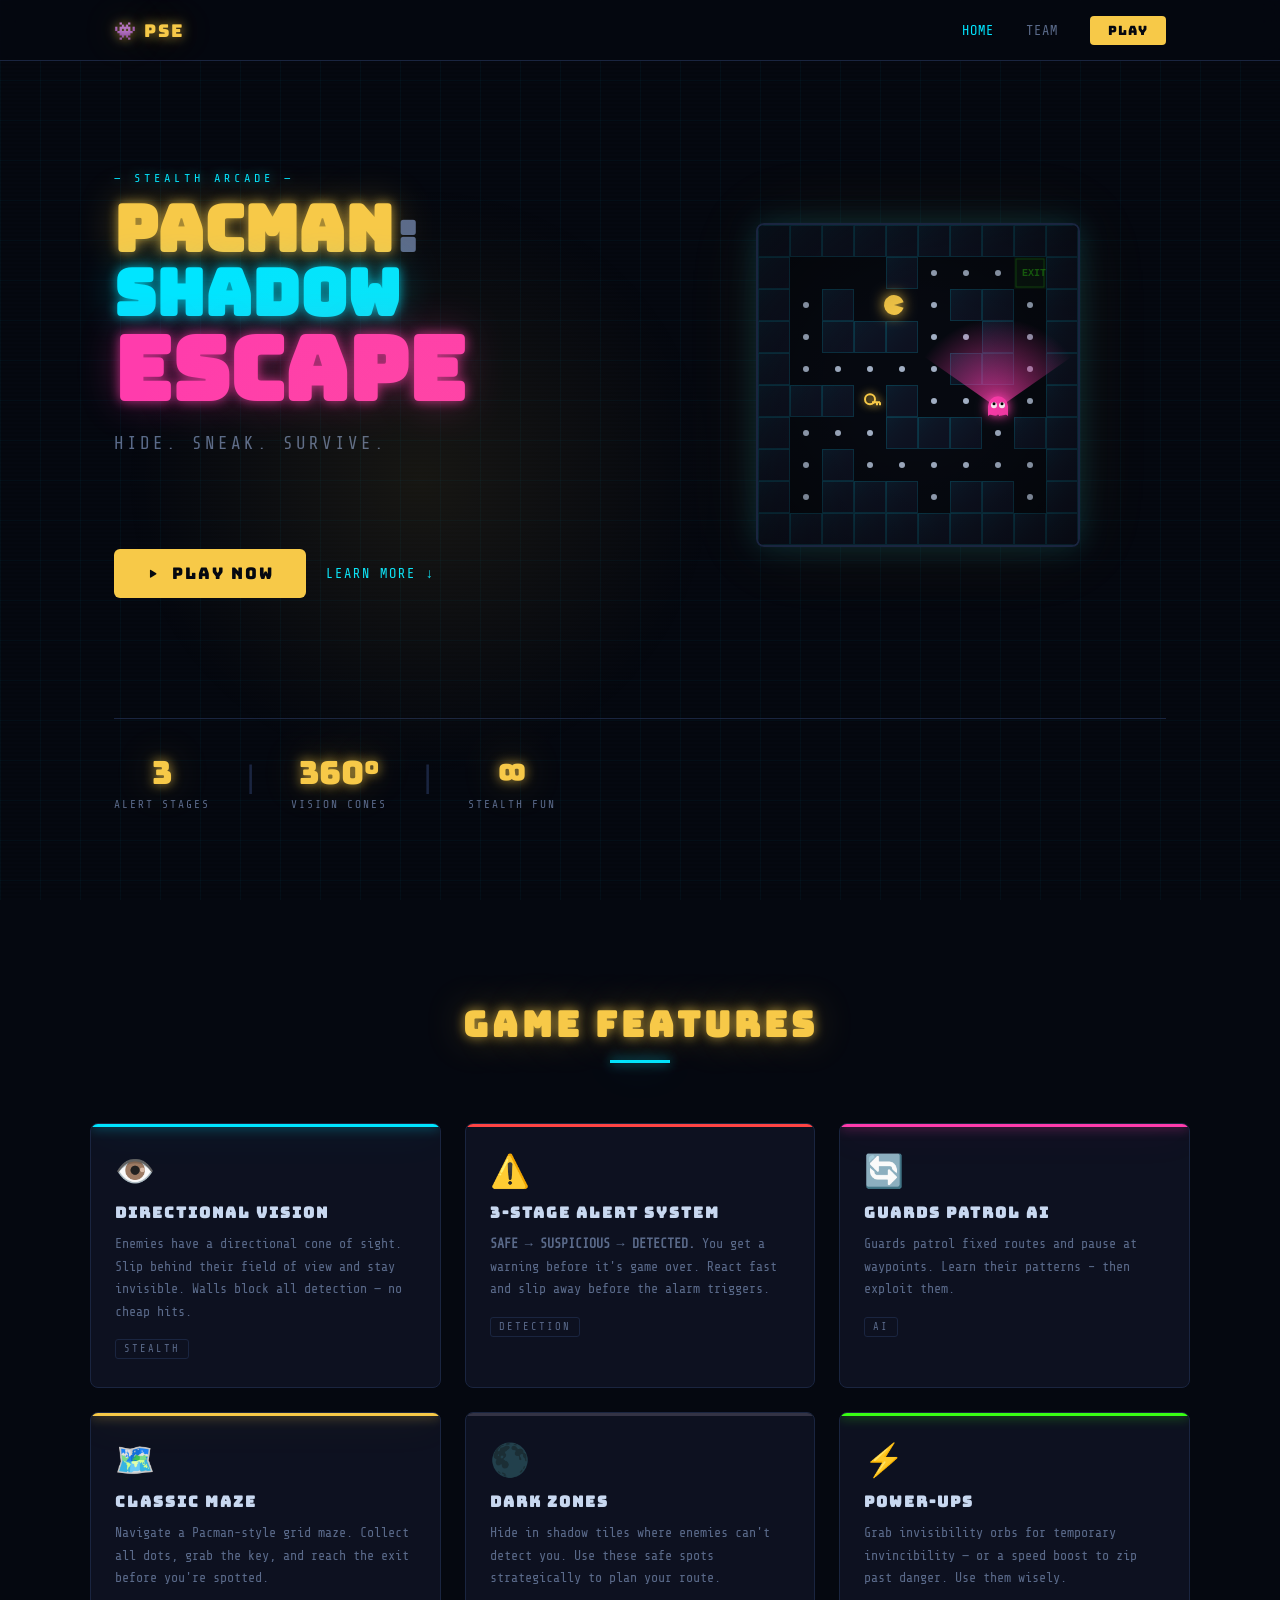
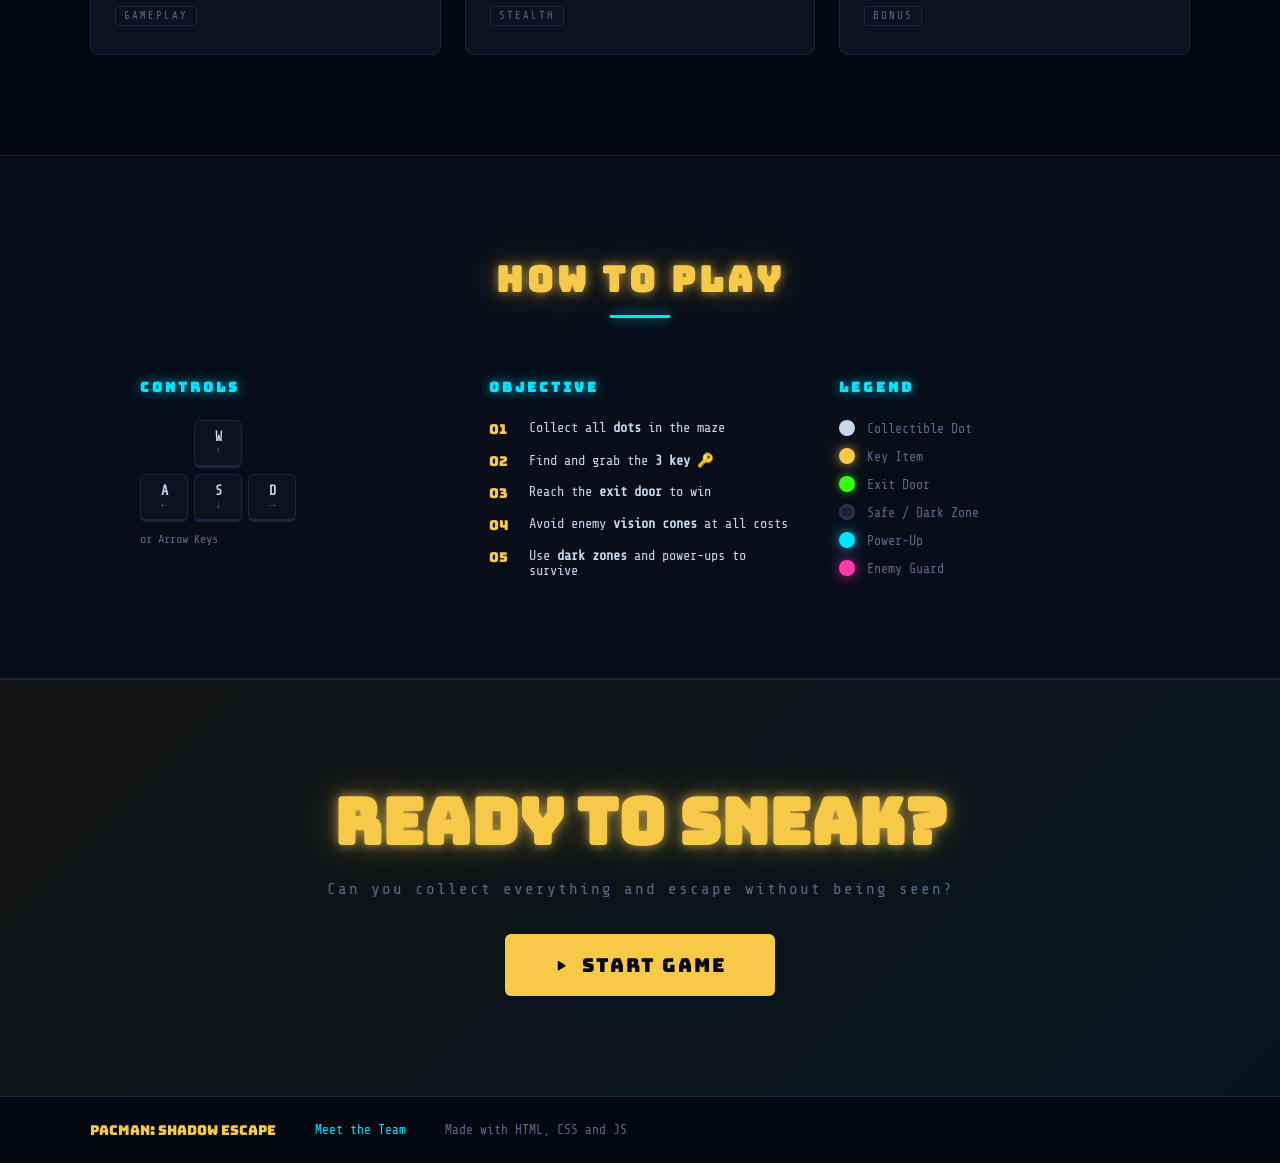
==== commit 5b5d3541: "Updated the game Pacman Shadow Escape" ====
--- a/index.html
+++ b/index.html
@@ -180,7 +180,7 @@
       <span class="footer-sep">·</span>
       <a href="team.html">Meet the Team</a>
       <span class="footer-sep">·</span>
-      <span>Made with HTML, CSS & JS</span>
+      <span>Made with HTML, CSS and JS</span>
     </div>
   </footer>
 
